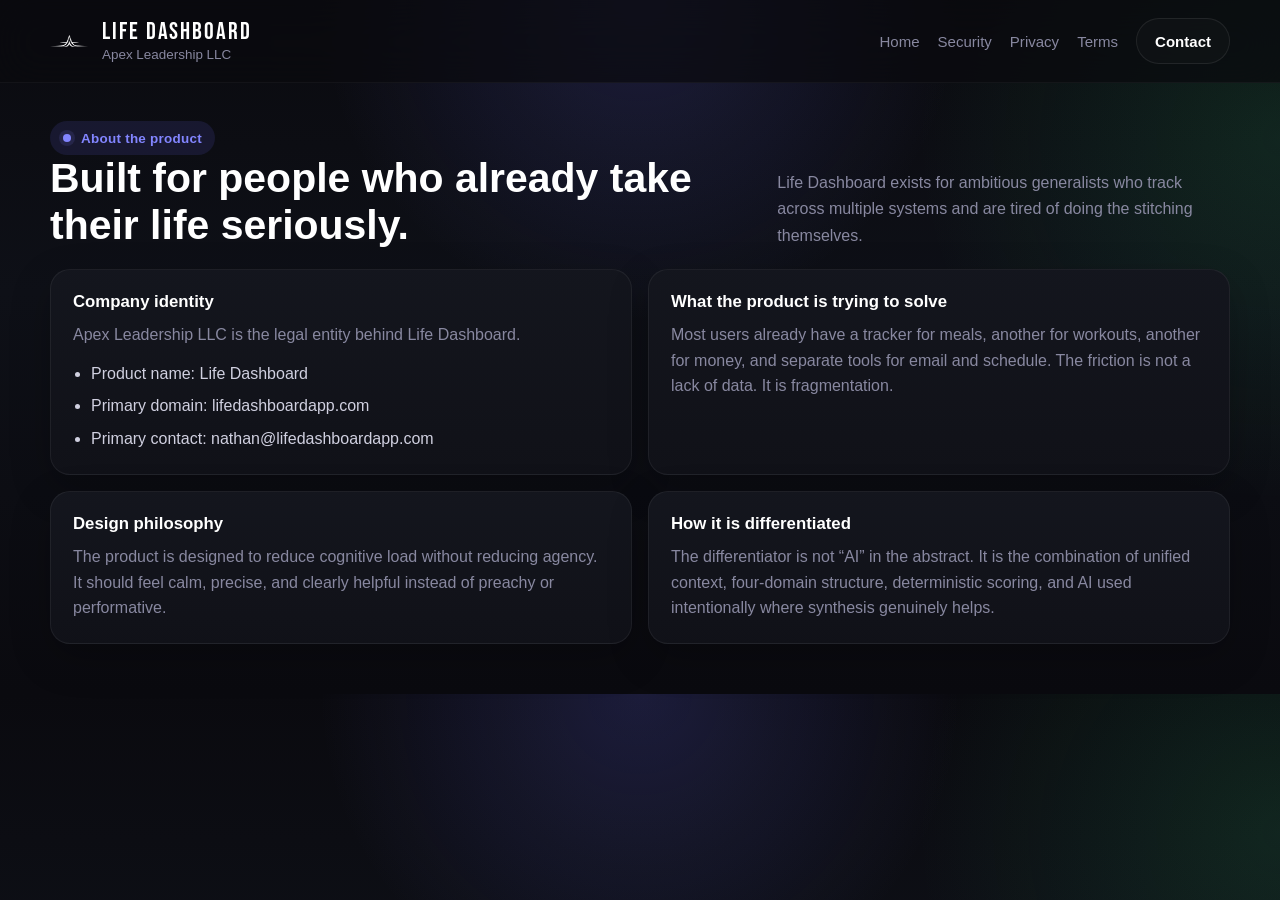
==== about.html @ 2c1bfcc1 "Build final public website" ====
<!DOCTYPE html>
<html lang="en">
<head>
  <meta charset="UTF-8" />
  <meta name="viewport" content="width=device-width, initial-scale=1.0" />
  <title>About | Life Dashboard</title>
  <meta name="description" content="About Life Dashboard and Apex Leadership LLC." />
  <meta name="theme-color" content="#0A0A0F" />
  <link rel="icon" href="/apex-logo.png" />
  <link rel="preconnect" href="https://fonts.googleapis.com">
  <link rel="preconnect" href="https://fonts.gstatic.com" crossorigin>
  <link href="https://fonts.googleapis.com/css2?family=Bebas+Neue&family=Rajdhani:wght@500;600;700&display=swap" rel="stylesheet">
  <link rel="stylesheet" href="/styles.css" />
</head>
<body>
  <header class="topbar">
    <div class="topbar-inner">
      <a class="brand" href="/">
        <img src="/apex-logo.png" alt="Life Dashboard logo" />
        <div class="brand-copy">
          <span class="brand-mark">Life Dashboard</span>
          <span class="brand-sub">Apex Leadership LLC</span>
        </div>
      </a>
      <nav class="nav-links" aria-label="Primary">
        <a href="/">Home</a>
        <a href="/security">Security</a>
        <a href="/privacy">Privacy</a>
        <a href="/terms">Terms</a>
        <a class="button secondary" href="/contact">Contact</a>
      </nav>
    </div>
  </header>

  <main class="legal-page">
    <div class="wrap">
      <div class="section-head">
        <div>
          <span class="eyebrow">About the product</span>
          <h2>Built for people who already take their life seriously.</h2>
        </div>
        <p>
          Life Dashboard exists for ambitious generalists who track across multiple systems and are tired of doing the
          stitching themselves.
        </p>
      </div>

      <div class="about-grid">
        <article class="about-card">
          <h3>Company identity</h3>
          <p>Apex Leadership LLC is the legal entity behind Life Dashboard.</p>
          <ul>
            <li>Product name: Life Dashboard</li>
            <li>Primary domain: lifedashboardapp.com</li>
            <li>Primary contact: nathan@lifedashboardapp.com</li>
          </ul>
        </article>

        <article class="about-card">
          <h3>What the product is trying to solve</h3>
          <p>
            Most users already have a tracker for meals, another for workouts, another for money, and separate tools for
            email and schedule. The friction is not a lack of data. It is fragmentation.
          </p>
        </article>

        <article class="about-card">
          <h3>Design philosophy</h3>
          <p>
            The product is designed to reduce cognitive load without reducing agency. It should feel calm, precise, and
            clearly helpful instead of preachy or performative.
          </p>
        </article>

        <article class="about-card">
          <h3>How it is differentiated</h3>
          <p>
            The differentiator is not “AI” in the abstract. It is the combination of unified context, four-domain structure,
            deterministic scoring, and AI used intentionally where synthesis genuinely helps.
          </p>
        </article>
      </div>
    </div>
  </main>
</body>
</html>
---- styles.css ----
:root {
  --bg: #0a0a0f;
  --surface: #13131a;
  --surface-2: #1c1c26;
  --surface-3: #242432;
  --surface-4: rgba(255, 255, 255, 0.04);
  --border: rgba(255, 255, 255, 0.08);
  --border-strong: rgba(130, 133, 255, 0.28);
  --accent: #6c6fff;
  --accent-2: #8285ff;
  --green: #34d87a;
  --amber: #f5a623;
  --danger: #ff4d4d;
  --text: #ffffff;
  --body: #d0d0e0;
  --muted: #8888a0;
  --subtle: #555570;
  --shadow: 0 28px 80px rgba(0, 0, 0, 0.38);
  --shadow-soft: 0 14px 40px rgba(0, 0, 0, 0.22);
  --radius-xl: 28px;
  --radius-lg: 20px;
  --radius-md: 14px;
  --radius-pill: 999px;
  --wrap: min(1180px, calc(100% - 32px));
}

*,
*::before,
*::after {
  box-sizing: border-box;
}

html {
  scroll-behavior: smooth;
}

body {
  margin: 0;
  background:
    radial-gradient(circle at top center, rgba(108, 111, 255, 0.18), transparent 34%),
    radial-gradient(circle at right 20%, rgba(52, 216, 122, 0.12), transparent 26%),
    linear-gradient(180deg, #0a0a0f 0%, #0e1017 42%, #0a0a0f 100%);
  color: var(--body);
  font-family: -apple-system, BlinkMacSystemFont, "SF Pro Display", "SF Pro Text", "Segoe UI", sans-serif;
  -webkit-font-smoothing: antialiased;
  -moz-osx-font-smoothing: grayscale;
}

a {
  color: inherit;
  text-decoration: none;
}

img {
  max-width: 100%;
  display: block;
}

.wrap {
  width: var(--wrap);
  margin: 0 auto;
}

.topbar {
  position: sticky;
  top: 0;
  z-index: 20;
  backdrop-filter: blur(20px);
  background: rgba(10, 10, 15, 0.72);
  border-bottom: 1px solid rgba(255, 255, 255, 0.04);
}

.topbar-inner {
  width: var(--wrap);
  margin: 0 auto;
  display: flex;
  align-items: center;
  justify-content: space-between;
  gap: 20px;
  padding: 18px 0;
}

.brand {
  display: inline-flex;
  align-items: center;
  gap: 14px;
  min-width: 0;
}

.brand img {
  width: 38px;
  height: 38px;
  object-fit: contain;
  border-radius: 10px;
}

.brand-copy {
  min-width: 0;
}

.brand-mark {
  display: block;
  color: var(--text);
  font-family: "Bebas Neue", "Rajdhani", sans-serif;
  font-size: 1.5rem;
  line-height: 1;
  letter-spacing: 0.08em;
}

.brand-sub {
  display: block;
  margin-top: 3px;
  color: var(--muted);
  font-size: 0.84rem;
}

.nav-links {
  display: flex;
  align-items: center;
  gap: 18px;
  flex-wrap: wrap;
}

.nav-links a {
  color: var(--muted);
  font-size: 0.94rem;
}

.nav-links a:hover,
.footer-links a:hover,
.legal-links a:hover {
  color: var(--text);
}

.button {
  display: inline-flex;
  align-items: center;
  justify-content: center;
  min-height: 46px;
  padding: 0 18px;
  border-radius: var(--radius-pill);
  border: 1px solid transparent;
  font-weight: 700;
  font-size: 0.95rem;
  transition: transform 180ms ease, border-color 180ms ease, background 180ms ease, color 180ms ease;
}

.button:hover {
  transform: translateY(-1px);
}

.button.primary {
  background: linear-gradient(135deg, var(--accent), var(--accent-2));
  color: #fff;
  box-shadow: 0 12px 30px rgba(108, 111, 255, 0.34);
}

.button.secondary {
  background: rgba(255, 255, 255, 0.02);
  border-color: var(--border);
  color: var(--text);
}

.button.ghost {
  color: var(--body);
  border-color: rgba(255, 255, 255, 0.05);
  background: rgba(255, 255, 255, 0.01);
}

.hero {
  padding: 52px 0 28px;
}

.hero-shell {
  display: grid;
  grid-template-columns: minmax(0, 1.02fr) minmax(360px, 0.98fr);
  gap: 26px;
  align-items: stretch;
}

.hero-copy,
.hero-visual,
.panel,
.pillar-card,
.trust-row,
.legal-shell,
.contact-card,
.security-card,
.about-card {
  border: 1px solid var(--border);
  background: linear-gradient(180deg, rgba(19, 19, 26, 0.95), rgba(14, 16, 23, 0.94));
  box-shadow: var(--shadow-soft);
}

.hero-copy,
.hero-visual {
  border-radius: var(--radius-xl);
}

.hero-copy {
  padding: 36px;
}

.eyebrow {
  display: inline-flex;
  align-items: center;
  gap: 10px;
  min-height: 34px;
  padding: 0 13px;
  border-radius: var(--radius-pill);
  background: rgba(108, 111, 255, 0.12);
  color: var(--accent-2);
  font-size: 0.84rem;
  font-weight: 700;
  letter-spacing: 0.02em;
}

.eyebrow::before {
  content: "";
  width: 8px;
  height: 8px;
  border-radius: 50%;
  background: var(--accent-2);
  box-shadow: 0 0 0 4px rgba(130, 133, 255, 0.12);
}

.hero h1,
.section-head h2,
.legal-shell h1,
.legal-shell h2,
.about-card h2,
.contact-card h2,
.security-card h2,
.faq-card h2 {
  margin: 0;
  color: var(--text);
  letter-spacing: 0;
}

.hero h1 {
  margin-top: 22px;
  max-width: 12ch;
  font-size: clamp(3rem, 5vw, 5.1rem);
  line-height: 0.95;
  font-weight: 800;
}

.hero-lede {
  margin-top: 20px;
  max-width: 62ch;
  font-size: 1.08rem;
  line-height: 1.7;
}

.hero-actions {
  display: flex;
  gap: 12px;
  flex-wrap: wrap;
  margin-top: 28px;
}

.hero-proof {
  display: flex;
  gap: 18px;
  flex-wrap: wrap;
  margin-top: 28px;
  padding-top: 18px;
  border-top: 1px solid rgba(255, 255, 255, 0.06);
}

.hero-proof span {
  display: inline-flex;
  align-items: center;
  gap: 10px;
  color: var(--muted);
  font-size: 0.92rem;
}

.hero-proof span::before {
  content: "";
  width: 8px;
  height: 8px;
  border-radius: 50%;
  background: var(--green);
}

.hero-visual {
  padding: 26px;
  position: relative;
  overflow: hidden;
}

.hero-visual::after {
  content: "";
  position: absolute;
  inset: auto -80px -120px auto;
  width: 320px;
  height: 320px;
  border-radius: 50%;
  background: radial-gradient(circle, rgba(108, 111, 255, 0.18), transparent 68%);
  pointer-events: none;
}

.window-bar {
  display: flex;
  align-items: center;
  gap: 8px;
  margin-bottom: 18px;
}

.window-bar span {
  width: 10px;
  height: 10px;
  border-radius: 50%;
  background: rgba(255, 255, 255, 0.15);
}

.window-bar span:nth-child(1) {
  background: rgba(255, 77, 77, 0.7);
}

.window-bar span:nth-child(2) {
  background: rgba(245, 166, 35, 0.7);
}

.window-bar span:nth-child(3) {
  background: rgba(52, 216, 122, 0.7);
}

.dashboard-frame {
  display: grid;
  gap: 14px;
}

.score-banner {
  display: grid;
  grid-template-columns: 1.2fr 0.8fr;
  gap: 14px;
}

.metric-card,
.mini-card,
.chat-card,
.integration-card,
.faq-card {
  border: 1px solid rgba(255, 255, 255, 0.06);
  border-radius: var(--radius-lg);
  background: linear-gradient(180deg, rgba(28, 28, 38, 0.96), rgba(22, 24, 32, 0.92));
}

.metric-card {
  padding: 18px;
}

.metric-card.primary {
  background: linear-gradient(135deg, rgba(108, 111, 255, 0.2), rgba(19, 19, 26, 0.95));
  border-color: var(--border-strong);
}

.metric-label,
.mini-label,
.chat-meta,
.integration-title,
.kicker {
  color: var(--muted);
  font-size: 0.8rem;
  text-transform: uppercase;
  letter-spacing: 0.08em;
}

.metric-value {
  margin-top: 12px;
  color: var(--text);
  font-size: 3rem;
  font-weight: 800;
  line-height: 1;
}

.metric-text {
  margin-top: 8px;
  color: var(--body);
  font-size: 0.95rem;
  line-height: 1.55;
}

.mini-grid,
.pillar-grid,
.cred-grid,
.control-grid,
.contact-grid,
.security-grid,
.about-grid,
.footer-grid {
  display: grid;
  gap: 16px;
}

.mini-grid {
  grid-template-columns: repeat(2, minmax(0, 1fr));
}

.mini-card {
  padding: 16px;
}

.mini-value {
  margin-top: 12px;
  color: var(--text);
  font-size: 1.55rem;
  font-weight: 800;
}

.mini-text {
  margin-top: 6px;
  color: var(--muted);
  font-size: 0.88rem;
  line-height: 1.45;
}

.chat-card {
  padding: 18px;
}

.chat-question,
.chat-answer {
  padding: 14px 16px;
  border-radius: 16px;
  font-size: 0.94rem;
  line-height: 1.55;
}

.chat-question {
  margin-top: 12px;
  background: rgba(255, 255, 255, 0.03);
  color: var(--text);
}

.chat-answer {
  margin-top: 10px;
  background: rgba(108, 111, 255, 0.12);
  color: var(--body);
  border: 1px solid rgba(130, 133, 255, 0.18);
}

.chat-answer strong {
  color: var(--text);
}

.integration-card {
  padding: 18px;
}

.integration-list {
  display: flex;
  flex-wrap: wrap;
  gap: 10px;
  margin-top: 14px;
}

.integration-chip,
.pill {
  display: inline-flex;
  align-items: center;
  min-height: 34px;
  padding: 0 12px;
  border-radius: var(--radius-pill);
  border: 1px solid rgba(255, 255, 255, 0.08);
  background: rgba(255, 255, 255, 0.02);
  color: var(--body);
  font-size: 0.88rem;
}

.section {
  padding: 18px 0;
}

.section-head {
  display: grid;
  grid-template-columns: minmax(0, 1fr) minmax(260px, 0.64fr);
  gap: 20px;
  align-items: end;
  margin-bottom: 20px;
}

.section-head h2 {
  font-size: clamp(2rem, 3.2vw, 3rem);
  font-weight: 800;
}

.section-head p {
  margin: 0;
  color: var(--muted);
  line-height: 1.65;
}

.panel {
  border-radius: var(--radius-xl);
  padding: 26px;
}

.trust-row {
  display: grid;
  grid-template-columns: repeat(4, minmax(0, 1fr));
  gap: 14px;
  border-radius: var(--radius-xl);
  padding: 18px;
}

.trust-item {
  padding: 18px;
  border-radius: var(--radius-lg);
  background: rgba(255, 255, 255, 0.02);
  border: 1px solid rgba(255, 255, 255, 0.05);
}

.trust-item strong,
.pillar-card h3,
.control-card h3,
.cred-card h3,
.security-point h3,
.contact-card h3,
.about-card h3,
.faq-card h3 {
  color: var(--text);
  font-size: 1.05rem;
  margin: 0;
}

.trust-item p,
.pillar-card p,
.control-card p,
.cred-card p,
.security-point p,
.contact-card p,
.about-card p,
.faq-card p {
  margin: 10px 0 0;
  color: var(--muted);
  line-height: 1.6;
}

.cred-grid {
  grid-template-columns: repeat(3, minmax(0, 1fr));
}

.cred-card,
.control-card,
.security-point,
.about-card,
.contact-card,
.faq-card {
  border-radius: var(--radius-lg);
  padding: 22px;
  border: 1px solid rgba(255, 255, 255, 0.06);
  background: linear-gradient(180deg, rgba(20, 22, 30, 0.98), rgba(17, 18, 25, 0.96));
}

.pillar-grid {
  grid-template-columns: repeat(2, minmax(0, 1fr));
}

.pillar-card {
  border-radius: var(--radius-xl);
  padding: 24px;
}

.pillar-card .kicker {
  display: inline-block;
  margin-bottom: 12px;
}

.pillar-card ul,
.legal-shell ul,
.contact-card ul,
.security-card ul,
.about-card ul {
  margin: 14px 0 0;
  padding-left: 18px;
  color: var(--body);
}

.pillar-card li,
.legal-shell li,
.contact-card li,
.security-card li,
.about-card li {
  margin-top: 8px;
  line-height: 1.55;
}

.deterministic-shell {
  display: grid;
  grid-template-columns: minmax(0, 1.05fr) minmax(260px, 0.95fr);
  gap: 16px;
}

.formula-card {
  display: grid;
  gap: 12px;
  align-content: start;
}

.formula-row {
  display: grid;
  grid-template-columns: minmax(100px, 0.32fr) 1fr;
  gap: 12px;
  padding: 14px 16px;
  border-radius: var(--radius-md);
  border: 1px solid rgba(255, 255, 255, 0.06);
  background: rgba(255, 255, 255, 0.02);
}

.formula-row strong {
  color: var(--text);
}

.formula-row span {
  color: var(--muted);
  line-height: 1.55;
}

.control-grid {
  grid-template-columns: repeat(3, minmax(0, 1fr));
}

.callout {
  margin-top: 14px;
  padding: 14px 16px;
  border-radius: var(--radius-md);
  background: rgba(52, 216, 122, 0.08);
  border: 1px solid rgba(52, 216, 122, 0.18);
  color: var(--body);
  line-height: 1.6;
}

.product-shot {
  display: grid;
  grid-template-columns: 1.08fr 0.92fr;
  gap: 16px;
}

.shot-stack {
  display: grid;
  gap: 16px;
}

.shot-card {
  border-radius: var(--radius-lg);
  padding: 18px;
  background: rgba(255, 255, 255, 0.02);
  border: 1px solid rgba(255, 255, 255, 0.06);
}

.score-strip {
  display: grid;
  grid-template-columns: repeat(4, minmax(0, 1fr));
  gap: 10px;
  margin-top: 14px;
}

.score-pill {
  padding: 12px 10px;
  border-radius: 16px;
  background: rgba(255, 255, 255, 0.03);
  border: 1px solid rgba(255, 255, 255, 0.05);
}

.score-pill strong {
  display: block;
  color: var(--text);
  font-size: 0.96rem;
}

.score-pill span {
  display: block;
  margin-top: 6px;
  color: var(--muted);
  font-size: 0.82rem;
}

.timeline {
  display: grid;
  gap: 10px;
  margin-top: 16px;
}

.timeline-item {
  display: grid;
  grid-template-columns: 76px 1fr;
  gap: 12px;
  align-items: start;
}

.timeline-time {
  color: var(--accent-2);
  font-size: 0.86rem;
  font-weight: 700;
}

.timeline-copy strong {
  display: block;
  color: var(--text);
  font-size: 0.95rem;
}

.timeline-copy span {
  display: block;
  margin-top: 4px;
  color: var(--muted);
  font-size: 0.88rem;
  line-height: 1.45;
}

.cta-panel {
  display: grid;
  grid-template-columns: minmax(0, 1fr) auto;
  gap: 16px;
  align-items: center;
}

.cta-panel p {
  margin: 12px 0 0;
}

.footer {
  padding: 28px 0 40px;
}

.footer-shell {
  display: grid;
  gap: 18px;
  border-top: 1px solid rgba(255, 255, 255, 0.06);
  padding-top: 26px;
}

.footer-grid {
  grid-template-columns: 1.2fr 0.8fr 0.8fr;
  align-items: start;
}

.footer-brand p {
  margin: 10px 0 0;
  max-width: 48ch;
  color: var(--muted);
  line-height: 1.6;
}

.footer-links,
.legal-links {
  display: flex;
  flex-wrap: wrap;
  gap: 14px;
  color: var(--muted);
}

.footer-note {
  color: var(--subtle);
  font-size: 0.9rem;
}

.legal-page {
  padding: 38px 0 50px;
}

.legal-shell {
  border-radius: var(--radius-xl);
  padding: 32px;
}

.legal-shell h1 {
  font-size: clamp(2.4rem, 4vw, 3.8rem);
  font-weight: 800;
}

.legal-shell h2 {
  margin-top: 28px;
  font-size: 1.15rem;
  font-weight: 700;
}

.legal-shell p {
  margin: 14px 0 0;
  line-height: 1.72;
}

.legal-meta {
  margin-top: 10px;
  color: var(--muted);
}

.legal-links {
  margin-top: 28px;
}

.contact-grid,
.security-grid,
.about-grid {
  grid-template-columns: repeat(2, minmax(0, 1fr));
}

.contact-card strong,
.security-card strong,
.about-card strong {
  color: var(--text);
}

.contact-list {
  display: grid;
  gap: 12px;
  margin-top: 16px;
}

.contact-row {
  padding: 14px 16px;
  border-radius: var(--radius-md);
  border: 1px solid rgba(255, 255, 255, 0.06);
  background: rgba(255, 255, 255, 0.02);
}

.contact-row span {
  display: block;
  color: var(--muted);
  font-size: 0.82rem;
  text-transform: uppercase;
  letter-spacing: 0.08em;
}

.contact-row strong,
.contact-row a {
  display: block;
  margin-top: 6px;
  color: var(--text);
  font-size: 1rem;
}

.faq-grid {
  display: grid;
  grid-template-columns: repeat(2, minmax(0, 1fr));
  gap: 16px;
}

.text-link {
  color: var(--accent-2);
}

@media (max-width: 1040px) {
  .hero-shell,
  .section-head,
  .product-shot,
  .deterministic-shell,
  .cta-panel,
  .footer-grid,
  .trust-row,
  .cred-grid,
  .pillar-grid,
  .control-grid,
  .contact-grid,
  .security-grid,
  .about-grid,
  .faq-grid {
    grid-template-columns: 1fr;
  }

  .hero h1 {
    max-width: none;
  }
}

@media (max-width: 760px) {
  .topbar-inner {
    align-items: flex-start;
    flex-direction: column;
  }

  .nav-links,
  .hero-actions {
    width: 100%;
  }

  .hero-copy,
  .hero-visual,
  .panel,
  .legal-shell {
    padding: 22px;
  }

  .score-banner,
  .mini-grid,
  .score-strip {
    grid-template-columns: 1fr;
  }

  .button {
    width: 100%;
  }

  .wrap {
    width: min(100% - 20px, 1180px);
  }
}
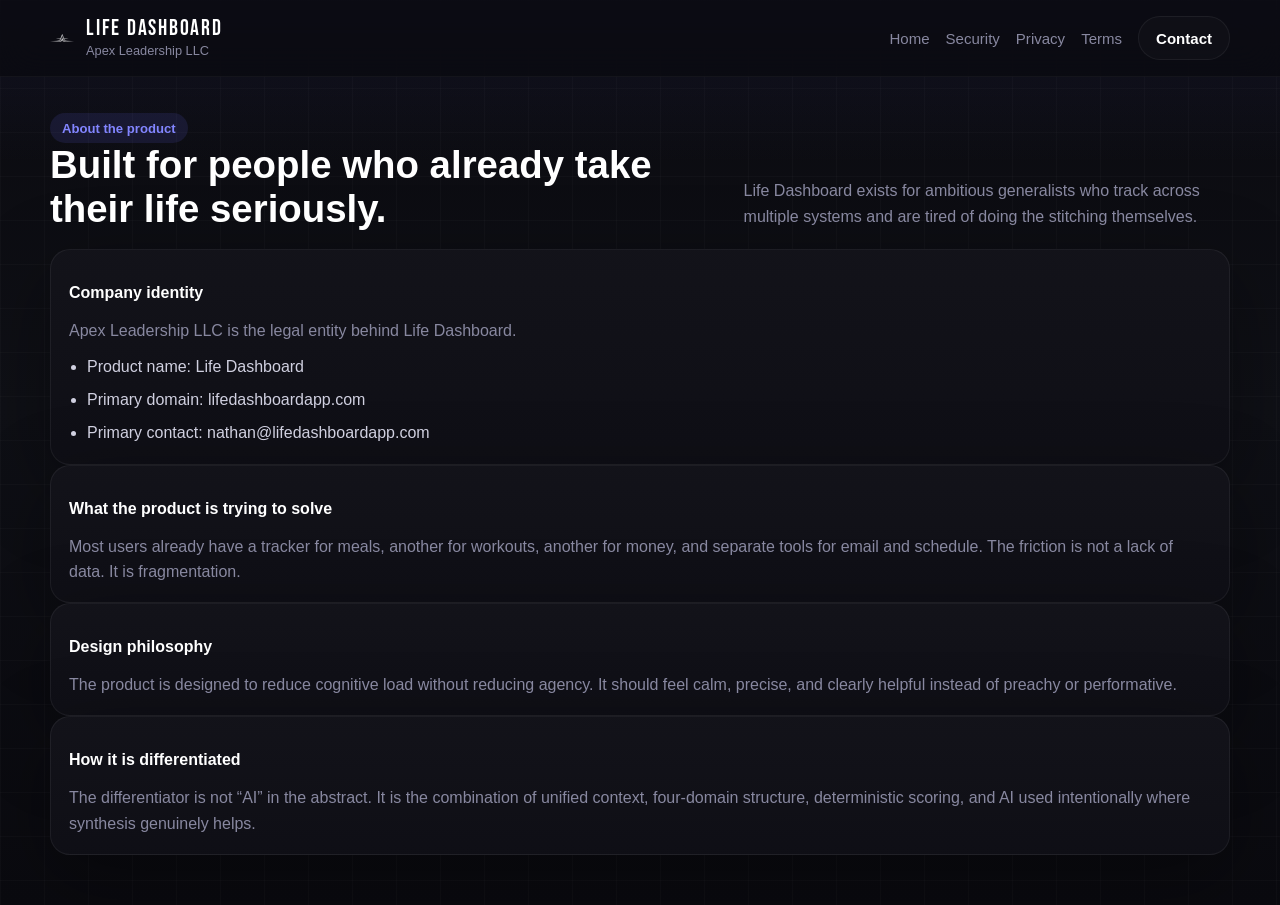
==== commit 3b7a580f: "Bust stale website asset caches" ====
--- a/about.html
+++ b/about.html
@@ -6,17 +6,17 @@
   <title>About | Life Dashboard</title>
   <meta name="description" content="About Life Dashboard and Apex Leadership LLC." />
   <meta name="theme-color" content="#0A0A0F" />
-  <link rel="icon" href="/apex-logo.png" />
+  <link rel="icon" href="/apex-logo.png?v=20260425" />
   <link rel="preconnect" href="https://fonts.googleapis.com">
   <link rel="preconnect" href="https://fonts.gstatic.com" crossorigin>
   <link href="https://fonts.googleapis.com/css2?family=Bebas+Neue&family=Rajdhani:wght@500;600;700&display=swap" rel="stylesheet">
-  <link rel="stylesheet" href="/styles.css" />
+  <link rel="stylesheet" href="/styles.css?v=20260425" />
 </head>
 <body>
   <header class="topbar">
     <div class="topbar-inner">
       <a class="brand" href="/">
-        <img src="/apex-logo.png" alt="Life Dashboard logo" />
+        <img src="/apex-logo.png?v=20260425" alt="Life Dashboard logo" />
         <div class="brand-copy">
           <span class="brand-mark">Life Dashboard</span>
           <span class="brand-sub">Apex Leadership LLC</span>
--- a/styles.css
+++ b/styles.css
@@ -1,26 +1,26 @@
 :root {
   --bg: #0a0a0f;
+  --bg-2: #0f1016;
   --surface: #13131a;
   --surface-2: #1c1c26;
   --surface-3: #242432;
-  --surface-4: rgba(255, 255, 255, 0.04);
-  --border: rgba(255, 255, 255, 0.08);
-  --border-strong: rgba(130, 133, 255, 0.28);
+  --border: rgba(255, 255, 255, 0.06);
+  --border-strong: rgba(108, 111, 255, 0.24);
   --accent: #6c6fff;
   --accent-2: #8285ff;
-  --green: #34d87a;
-  --amber: #f5a623;
-  --danger: #ff4d4d;
   --text: #ffffff;
   --body: #d0d0e0;
   --muted: #8888a0;
   --subtle: #555570;
-  --shadow: 0 28px 80px rgba(0, 0, 0, 0.38);
-  --shadow-soft: 0 14px 40px rgba(0, 0, 0, 0.22);
+  --green: #34d87a;
+  --amber: #f5a623;
+  --danger: #ff4d4d;
   --radius-xl: 28px;
   --radius-lg: 20px;
   --radius-md: 14px;
+  --radius-sm: 10px;
   --radius-pill: 999px;
+  --shadow: 0 24px 80px rgba(0, 0, 0, 0.35);
   --wrap: min(1180px, calc(100% - 32px));
 }
 
@@ -36,12 +36,14 @@
 
 body {
   margin: 0;
-  background:
-    radial-gradient(circle at top center, rgba(108, 111, 255, 0.18), transparent 34%),
-    radial-gradient(circle at right 20%, rgba(52, 216, 122, 0.12), transparent 26%),
-    linear-gradient(180deg, #0a0a0f 0%, #0e1017 42%, #0a0a0f 100%);
   color: var(--body);
   font-family: -apple-system, BlinkMacSystemFont, "SF Pro Display", "SF Pro Text", "Segoe UI", sans-serif;
+  background:
+    linear-gradient(180deg, rgba(108, 111, 255, 0.08), transparent 18%),
+    linear-gradient(90deg, rgba(255, 255, 255, 0.018) 1px, transparent 1px),
+    linear-gradient(180deg, rgba(255, 255, 255, 0.018) 1px, transparent 1px),
+    linear-gradient(180deg, var(--bg) 0%, var(--bg-2) 45%, var(--bg) 100%);
+  background-size: auto, 44px 44px, 44px 44px, auto;
   -webkit-font-smoothing: antialiased;
   -moz-osx-font-smoothing: grayscale;
 }
@@ -52,8 +54,8 @@
 }
 
 img {
+  display: block;
   max-width: 100%;
-  display: block;
 }
 
 .wrap {
@@ -64,64 +66,66 @@
 .topbar {
   position: sticky;
   top: 0;
-  z-index: 20;
-  backdrop-filter: blur(20px);
-  background: rgba(10, 10, 15, 0.72);
+  z-index: 50;
+  backdrop-filter: blur(18px);
+  background: rgba(10, 10, 15, 0.74);
   border-bottom: 1px solid rgba(255, 255, 255, 0.04);
 }
 
 .topbar-inner {
   width: var(--wrap);
   margin: 0 auto;
+  min-height: 76px;
   display: flex;
   align-items: center;
   justify-content: space-between;
   gap: 20px;
-  padding: 18px 0;
 }
 
 .brand {
   display: inline-flex;
   align-items: center;
-  gap: 14px;
+  gap: 12px;
   min-width: 0;
 }
 
 .brand img {
-  width: 38px;
-  height: 38px;
+  width: 24px;
+  height: 24px;
   object-fit: contain;
-  border-radius: 10px;
+  filter: brightness(1) saturate(0.5) hue-rotate(210deg);
 }
 
 .brand-copy {
-  min-width: 0;
+  display: grid;
+  gap: 2px;
 }
 
 .brand-mark {
-  display: block;
   color: var(--text);
   font-family: "Bebas Neue", "Rajdhani", sans-serif;
-  font-size: 1.5rem;
+  font-size: 1.38rem;
   line-height: 1;
   letter-spacing: 0.08em;
 }
 
 .brand-sub {
-  display: block;
-  margin-top: 3px;
-  color: var(--muted);
-  font-size: 0.84rem;
-}
-
-.nav-links {
+  color: var(--muted);
+  font-size: 0.8rem;
+}
+
+.nav-links,
+.footer-links,
+.legal-links {
   display: flex;
-  align-items: center;
-  gap: 18px;
   flex-wrap: wrap;
-}
-
-.nav-links a {
+  align-items: center;
+  gap: 16px;
+}
+
+.nav-links a,
+.footer-links a,
+.legal-links a {
   color: var(--muted);
   font-size: 0.94rem;
 }
@@ -136,13 +140,13 @@
   display: inline-flex;
   align-items: center;
   justify-content: center;
-  min-height: 46px;
-  padding: 0 18px;
+  min-height: 44px;
+  padding: 0 17px;
   border-radius: var(--radius-pill);
   border: 1px solid transparent;
+  font-size: 0.92rem;
   font-weight: 700;
-  font-size: 0.95rem;
-  transition: transform 180ms ease, border-color 180ms ease, background 180ms ease, color 180ms ease;
+  transition: transform 160ms ease, border-color 160ms ease, background 160ms ease;
 }
 
 .button:hover {
@@ -152,574 +156,520 @@
 .button.primary {
   background: linear-gradient(135deg, var(--accent), var(--accent-2));
   color: #fff;
-  box-shadow: 0 12px 30px rgba(108, 111, 255, 0.34);
+  box-shadow: 0 10px 26px rgba(108, 111, 255, 0.26);
 }
 
 .button.secondary {
+  border-color: var(--border);
+  color: var(--text);
   background: rgba(255, 255, 255, 0.02);
-  border-color: var(--border);
-  color: var(--text);
-}
-
-.button.ghost {
-  color: var(--body);
-  border-color: rgba(255, 255, 255, 0.05);
-  background: rgba(255, 255, 255, 0.01);
-}
-
-.hero {
-  padding: 52px 0 28px;
-}
-
-.hero-shell {
-  display: grid;
-  grid-template-columns: minmax(0, 1.02fr) minmax(360px, 0.98fr);
-  gap: 26px;
-  align-items: stretch;
-}
-
-.hero-copy,
-.hero-visual,
-.panel,
-.pillar-card,
-.trust-row,
-.legal-shell,
-.contact-card,
-.security-card,
-.about-card {
-  border: 1px solid var(--border);
-  background: linear-gradient(180deg, rgba(19, 19, 26, 0.95), rgba(14, 16, 23, 0.94));
-  box-shadow: var(--shadow-soft);
-}
-
-.hero-copy,
-.hero-visual {
-  border-radius: var(--radius-xl);
-}
-
-.hero-copy {
-  padding: 36px;
 }
 
 .eyebrow {
   display: inline-flex;
   align-items: center;
-  gap: 10px;
-  min-height: 34px;
-  padding: 0 13px;
+  min-height: 30px;
+  padding: 0 12px;
   border-radius: var(--radius-pill);
   background: rgba(108, 111, 255, 0.12);
   color: var(--accent-2);
-  font-size: 0.84rem;
+  font-size: 0.82rem;
   font-weight: 700;
-  letter-spacing: 0.02em;
-}
-
-.eyebrow::before {
-  content: "";
-  width: 8px;
-  height: 8px;
-  border-radius: 50%;
-  background: var(--accent-2);
-  box-shadow: 0 0 0 4px rgba(130, 133, 255, 0.12);
+}
+
+.hero {
+  padding: 48px 0 24px;
+}
+
+.hero-shell {
+  display: grid;
+  grid-template-columns: minmax(0, 0.92fr) minmax(420px, 1.08fr);
+  gap: 24px;
+  align-items: stretch;
+}
+
+.hero-copy,
+.hero-stage,
+.panel,
+.legal-shell,
+.about-card,
+.contact-card,
+.security-card,
+.faq-card {
+  border: 1px solid var(--border);
+  background: linear-gradient(180deg, rgba(19, 19, 26, 0.98), rgba(15, 15, 22, 0.98));
+  box-shadow: var(--shadow);
+}
+
+.hero-copy,
+.hero-stage,
+.panel {
+  border-radius: var(--radius-xl);
+}
+
+.hero-copy {
+  padding: 36px;
 }
 
 .hero h1,
 .section-head h2,
 .legal-shell h1,
-.legal-shell h2,
-.about-card h2,
-.contact-card h2,
-.security-card h2,
-.faq-card h2 {
+.legal-shell h2 {
   margin: 0;
   color: var(--text);
-  letter-spacing: 0;
 }
 
 .hero h1 {
-  margin-top: 22px;
+  margin-top: 18px;
   max-width: 12ch;
-  font-size: clamp(3rem, 5vw, 5.1rem);
+  font-size: clamp(2.9rem, 5vw, 4.9rem);
   line-height: 0.95;
   font-weight: 800;
 }
 
 .hero-lede {
-  margin-top: 20px;
-  max-width: 62ch;
-  font-size: 1.08rem;
-  line-height: 1.7;
+  margin-top: 18px;
+  max-width: 60ch;
+  font-size: 1.04rem;
+  line-height: 1.72;
 }
 
 .hero-actions {
   display: flex;
   gap: 12px;
   flex-wrap: wrap;
-  margin-top: 28px;
-}
-
-.hero-proof {
+  margin-top: 24px;
+}
+
+.hero-points {
+  display: grid;
+  gap: 12px;
+  margin-top: 24px;
+}
+
+.hero-point {
+  display: grid;
+  grid-template-columns: 24px 1fr;
+  gap: 12px;
+}
+
+.hero-point svg {
+  width: 20px;
+  height: 20px;
+  stroke: var(--accent-2);
+  margin-top: 3px;
+}
+
+.hero-point strong {
+  display: block;
+  color: var(--text);
+  font-size: 0.95rem;
+}
+
+.hero-point span {
+  display: block;
+  margin-top: 4px;
+  color: var(--muted);
+  line-height: 1.55;
+}
+
+.hero-stage {
+  padding: 18px;
+  overflow: hidden;
+}
+
+.stage-top {
   display: flex;
-  gap: 18px;
+  align-items: center;
+  justify-content: space-between;
+  gap: 16px;
+  margin-bottom: 16px;
+}
+
+.stage-label {
+  color: var(--muted);
+  font-size: 0.82rem;
+  text-transform: uppercase;
+  letter-spacing: 0.08em;
+}
+
+.stage-status {
+  display: inline-flex;
+  align-items: center;
+  gap: 8px;
+  min-height: 30px;
+  padding: 0 12px;
+  border-radius: var(--radius-pill);
+  border: 1px solid rgba(52, 216, 122, 0.18);
+  background: rgba(52, 216, 122, 0.08);
+  color: var(--green);
+  font-size: 0.82rem;
+  font-weight: 700;
+}
+
+.stage-tabs {
+  display: flex;
+  gap: 10px;
   flex-wrap: wrap;
-  margin-top: 28px;
-  padding-top: 18px;
-  border-top: 1px solid rgba(255, 255, 255, 0.06);
-}
-
-.hero-proof span {
+}
+
+.stage-tab {
   display: inline-flex;
   align-items: center;
-  gap: 10px;
-  color: var(--muted);
-  font-size: 0.92rem;
-}
-
-.hero-proof span::before {
-  content: "";
-  width: 8px;
-  height: 8px;
-  border-radius: 50%;
-  background: var(--green);
-}
-
-.hero-visual {
-  padding: 26px;
-  position: relative;
-  overflow: hidden;
-}
-
-.hero-visual::after {
-  content: "";
-  position: absolute;
-  inset: auto -80px -120px auto;
-  width: 320px;
-  height: 320px;
-  border-radius: 50%;
-  background: radial-gradient(circle, rgba(108, 111, 255, 0.18), transparent 68%);
-  pointer-events: none;
-}
-
-.window-bar {
-  display: flex;
-  align-items: center;
   gap: 8px;
-  margin-bottom: 18px;
-}
-
-.window-bar span {
-  width: 10px;
-  height: 10px;
-  border-radius: 50%;
-  background: rgba(255, 255, 255, 0.15);
-}
-
-.window-bar span:nth-child(1) {
-  background: rgba(255, 77, 77, 0.7);
-}
-
-.window-bar span:nth-child(2) {
-  background: rgba(245, 166, 35, 0.7);
-}
-
-.window-bar span:nth-child(3) {
-  background: rgba(52, 216, 122, 0.7);
-}
-
-.dashboard-frame {
-  display: grid;
+  min-height: 38px;
+  padding: 0 12px;
+  border-radius: 12px;
+  border: 1px solid var(--border);
+  background: rgba(255, 255, 255, 0.02);
+  color: var(--muted);
+  cursor: pointer;
+  transition: border-color 160ms ease, background 160ms ease, color 160ms ease, transform 160ms ease;
+}
+
+.stage-tab:hover,
+.stage-tab[aria-selected="true"] {
+  transform: translateY(-1px);
+  color: var(--text);
+  border-color: var(--border-strong);
+  background: rgba(108, 111, 255, 0.12);
+}
+
+.stage-tab svg {
+  width: 16px;
+  height: 16px;
+  stroke: currentColor;
+}
+
+.stage-grid {
+  display: grid;
+  grid-template-columns: minmax(0, 1.05fr) minmax(220px, 0.95fr);
   gap: 14px;
-}
-
-.score-banner {
-  display: grid;
-  grid-template-columns: 1.2fr 0.8fr;
-  gap: 14px;
-}
-
-.metric-card,
-.mini-card,
-.chat-card,
-.integration-card,
-.faq-card {
+  margin-top: 16px;
+}
+
+.stage-card,
+.stat-card,
+.detail-card,
+.signal-card,
+.proof-card,
+.score-card,
+.cta-panel {
   border: 1px solid rgba(255, 255, 255, 0.06);
   border-radius: var(--radius-lg);
-  background: linear-gradient(180deg, rgba(28, 28, 38, 0.96), rgba(22, 24, 32, 0.92));
-}
-
-.metric-card {
-  padding: 18px;
-}
-
-.metric-card.primary {
-  background: linear-gradient(135deg, rgba(108, 111, 255, 0.2), rgba(19, 19, 26, 0.95));
+  background: linear-gradient(180deg, rgba(28, 28, 38, 0.96), rgba(18, 18, 27, 0.96));
+}
+
+.stage-card {
+  padding: 16px;
+}
+
+.stage-card.primary {
+  background: linear-gradient(180deg, rgba(108, 111, 255, 0.16), rgba(22, 22, 32, 0.96));
   border-color: var(--border-strong);
 }
 
-.metric-label,
-.mini-label,
-.chat-meta,
-.integration-title,
-.kicker {
+.stage-card-head {
+  display: flex;
+  align-items: flex-start;
+  justify-content: space-between;
+  gap: 12px;
+}
+
+.stage-card-kicker,
+.panel-kicker,
+.legal-meta,
+.footer-overline {
   color: var(--muted);
   font-size: 0.8rem;
   text-transform: uppercase;
   letter-spacing: 0.08em;
 }
 
-.metric-value {
-  margin-top: 12px;
-  color: var(--text);
-  font-size: 3rem;
+.stage-card-title {
+  margin-top: 10px;
+  color: var(--text);
+  font-size: 1.38rem;
   font-weight: 800;
-  line-height: 1;
-}
-
-.metric-text {
+}
+
+.stage-card-copy {
   margin-top: 8px;
   color: var(--body);
-  font-size: 0.95rem;
-  line-height: 1.55;
-}
-
-.mini-grid,
-.pillar-grid,
-.cred-grid,
-.control-grid,
-.contact-grid,
-.security-grid,
-.about-grid,
-.footer-grid {
-  display: grid;
-  gap: 16px;
-}
-
-.mini-grid {
-  grid-template-columns: repeat(2, minmax(0, 1fr));
-}
-
-.mini-card {
-  padding: 16px;
-}
-
-.mini-value {
+  line-height: 1.6;
+  font-size: 0.94rem;
+}
+
+.overall-number {
+  color: var(--text);
+  font-size: 3rem;
+  line-height: 1;
+  font-weight: 800;
+}
+
+.bar-group {
+  display: grid;
+  gap: 10px;
+  margin-top: 16px;
+}
+
+.bar-row {
+  display: grid;
+  grid-template-columns: 86px 1fr 34px;
+  gap: 10px;
+  align-items: center;
+}
+
+.bar-row strong {
+  color: var(--text);
+  font-size: 0.84rem;
+  letter-spacing: 0.02em;
+}
+
+.bar-track {
+  height: 8px;
+  border-radius: var(--radius-pill);
+  background: var(--surface-3);
+  overflow: hidden;
+}
+
+.bar-fill {
+  display: block;
+  height: 100%;
+  width: 0;
+  border-radius: inherit;
+  background: linear-gradient(90deg, var(--accent), var(--accent-2));
+  transition: width 620ms cubic-bezier(.2,.9,.2,1);
+}
+
+.bar-value {
+  color: var(--muted);
+  font-size: 0.82rem;
+  text-align: right;
+}
+
+.stage-side {
+  display: grid;
+  gap: 12px;
+}
+
+.stat-card,
+.detail-card,
+.signal-card {
+  padding: 14px;
+}
+
+.stat-card strong,
+.detail-card strong,
+.signal-card strong,
+.proof-card h3,
+.about-card h3,
+.contact-card h3,
+.security-card h3,
+.faq-card h3 {
+  color: var(--text);
+  font-size: 1rem;
+}
+
+.stat-number {
+  display: block;
+  margin-top: 10px;
+  color: var(--text);
+  font-size: 1.6rem;
+  font-weight: 800;
+}
+
+.stat-caption,
+.detail-card p,
+.signal-card p,
+.proof-card p,
+.about-card p,
+.contact-card p,
+.security-card p,
+.faq-card p,
+.legal-shell p {
+  margin: 8px 0 0;
+  color: var(--muted);
+  line-height: 1.58;
+}
+
+.signal-stack {
+  display: grid;
+  gap: 10px;
   margin-top: 12px;
-  color: var(--text);
-  font-size: 1.55rem;
-  font-weight: 800;
-}
-
-.mini-text {
-  margin-top: 6px;
-  color: var(--muted);
-  font-size: 0.88rem;
-  line-height: 1.45;
-}
-
-.chat-card {
-  padding: 18px;
-}
-
-.chat-question,
-.chat-answer {
-  padding: 14px 16px;
-  border-radius: 16px;
-  font-size: 0.94rem;
-  line-height: 1.55;
-}
-
-.chat-question {
-  margin-top: 12px;
-  background: rgba(255, 255, 255, 0.03);
-  color: var(--text);
-}
-
-.chat-answer {
-  margin-top: 10px;
-  background: rgba(108, 111, 255, 0.12);
-  color: var(--body);
-  border: 1px solid rgba(130, 133, 255, 0.18);
-}
-
-.chat-answer strong {
-  color: var(--text);
-}
-
-.integration-card {
-  padding: 18px;
-}
-
-.integration-list {
+}
+
+.signal-row {
+  display: grid;
+  grid-template-columns: 76px 1fr;
+  gap: 10px;
+}
+
+.signal-row strong {
+  color: var(--accent-2);
+  font-size: 0.78rem;
+  text-transform: uppercase;
+  letter-spacing: 0.08em;
+}
+
+.signal-row span {
+  color: var(--muted);
+  font-size: 0.86rem;
+  line-height: 1.5;
+}
+
+.proof-band {
+  overflow: hidden;
+  border-top: 1px solid rgba(255, 255, 255, 0.04);
+  border-bottom: 1px solid rgba(255, 255, 255, 0.04);
+  background: rgba(255, 255, 255, 0.015);
+}
+
+.proof-track {
   display: flex;
-  flex-wrap: wrap;
+  gap: 12px;
+  padding: 14px 0;
+  min-width: max-content;
+  animation: ticker 32s linear infinite;
+}
+
+.proof-pill {
+  display: inline-flex;
+  align-items: center;
   gap: 10px;
-  margin-top: 14px;
-}
-
-.integration-chip,
-.pill {
-  display: inline-flex;
-  align-items: center;
-  min-height: 34px;
-  padding: 0 12px;
+  min-height: 38px;
+  padding: 0 14px;
   border-radius: var(--radius-pill);
-  border: 1px solid rgba(255, 255, 255, 0.08);
+  border: 1px solid rgba(255, 255, 255, 0.06);
   background: rgba(255, 255, 255, 0.02);
   color: var(--body);
-  font-size: 0.88rem;
+  white-space: nowrap;
+  font-size: 0.9rem;
+}
+
+.proof-pill svg {
+  width: 16px;
+  height: 16px;
+  stroke: var(--accent-2);
+}
+
+@keyframes ticker {
+  from { transform: translateX(0); }
+  to { transform: translateX(-33%); }
 }
 
 .section {
-  padding: 18px 0;
+  padding: 24px 0;
 }
 
 .section-head {
   display: grid;
-  grid-template-columns: minmax(0, 1fr) minmax(260px, 0.64fr);
-  gap: 20px;
+  grid-template-columns: minmax(0, 1fr) minmax(260px, 0.72fr);
+  gap: 18px;
   align-items: end;
-  margin-bottom: 20px;
+  margin-bottom: 18px;
 }
 
 .section-head h2 {
-  font-size: clamp(2rem, 3.2vw, 3rem);
+  font-size: clamp(2rem, 3vw, 2.9rem);
   font-weight: 800;
 }
 
 .section-head p {
   margin: 0;
   color: var(--muted);
-  line-height: 1.65;
+  line-height: 1.66;
 }
 
 .panel {
-  border-radius: var(--radius-xl);
-  padding: 26px;
-}
-
-.trust-row {
-  display: grid;
+  padding: 22px;
+}
+
+.three-col,
+.four-col,
+.two-col,
+.footer-grid,
+.faq-grid {
+  display: grid;
+  gap: 14px;
+}
+
+.two-col {
+  grid-template-columns: repeat(2, minmax(0, 1fr));
+}
+
+.three-col {
+  grid-template-columns: repeat(3, minmax(0, 1fr));
+}
+
+.four-col {
   grid-template-columns: repeat(4, minmax(0, 1fr));
-  gap: 14px;
-  border-radius: var(--radius-xl);
-  padding: 18px;
-}
-
-.trust-item {
+}
+
+.proof-card,
+.about-card,
+.contact-card,
+.security-card,
+.faq-card {
   padding: 18px;
   border-radius: var(--radius-lg);
-  background: rgba(255, 255, 255, 0.02);
-  border: 1px solid rgba(255, 255, 255, 0.05);
-}
-
-.trust-item strong,
-.pillar-card h3,
-.control-card h3,
-.cred-card h3,
-.security-point h3,
-.contact-card h3,
-.about-card h3,
-.faq-card h3 {
-  color: var(--text);
-  font-size: 1.05rem;
-  margin: 0;
-}
-
-.trust-item p,
-.pillar-card p,
-.control-card p,
-.cred-card p,
-.security-point p,
-.contact-card p,
-.about-card p,
-.faq-card p {
-  margin: 10px 0 0;
-  color: var(--muted);
-  line-height: 1.6;
-}
-
-.cred-grid {
-  grid-template-columns: repeat(3, minmax(0, 1fr));
-}
-
-.cred-card,
-.control-card,
-.security-point,
-.about-card,
-.contact-card,
-.faq-card {
-  border-radius: var(--radius-lg);
-  padding: 22px;
-  border: 1px solid rgba(255, 255, 255, 0.06);
-  background: linear-gradient(180deg, rgba(20, 22, 30, 0.98), rgba(17, 18, 25, 0.96));
-}
-
-.pillar-grid {
-  grid-template-columns: repeat(2, minmax(0, 1fr));
-}
-
-.pillar-card {
-  border-radius: var(--radius-xl);
-  padding: 24px;
-}
-
-.pillar-card .kicker {
-  display: inline-block;
-  margin-bottom: 12px;
-}
-
-.pillar-card ul,
-.legal-shell ul,
-.contact-card ul,
-.security-card ul,
-.about-card ul {
-  margin: 14px 0 0;
-  padding-left: 18px;
-  color: var(--body);
-}
-
-.pillar-card li,
-.legal-shell li,
-.contact-card li,
-.security-card li,
-.about-card li {
-  margin-top: 8px;
-  line-height: 1.55;
-}
-
-.deterministic-shell {
-  display: grid;
-  grid-template-columns: minmax(0, 1.05fr) minmax(260px, 0.95fr);
-  gap: 16px;
-}
-
-.formula-card {
-  display: grid;
-  gap: 12px;
-  align-content: start;
-}
-
-.formula-row {
-  display: grid;
-  grid-template-columns: minmax(100px, 0.32fr) 1fr;
-  gap: 12px;
-  padding: 14px 16px;
-  border-radius: var(--radius-md);
-  border: 1px solid rgba(255, 255, 255, 0.06);
-  background: rgba(255, 255, 255, 0.02);
-}
-
-.formula-row strong {
-  color: var(--text);
-}
-
-.formula-row span {
-  color: var(--muted);
-  line-height: 1.55;
-}
-
-.control-grid {
-  grid-template-columns: repeat(3, minmax(0, 1fr));
+}
+
+.icon-head {
+  display: inline-flex;
+  align-items: center;
+  justify-content: center;
+  width: 42px;
+  height: 42px;
+  border-radius: 14px;
+  background: rgba(108, 111, 255, 0.14);
+  margin-bottom: 14px;
+}
+
+.icon-head svg {
+  width: 18px;
+  height: 18px;
+  stroke: var(--accent-2);
+}
+
+.metric-stat {
+  display: block;
+  margin-top: 14px;
+  color: var(--text);
+  font-size: 1.62rem;
+  font-weight: 800;
+}
+
+.metric-hint {
+  display: block;
+  margin-top: 6px;
+  color: var(--muted);
+  font-size: 0.84rem;
 }
 
 .callout {
   margin-top: 14px;
   padding: 14px 16px;
   border-radius: var(--radius-md);
-  background: rgba(52, 216, 122, 0.08);
-  border: 1px solid rgba(52, 216, 122, 0.18);
+  border: 1px solid rgba(108, 111, 255, 0.18);
+  background: rgba(108, 111, 255, 0.08);
   color: var(--body);
   line-height: 1.6;
 }
 
-.product-shot {
-  display: grid;
-  grid-template-columns: 1.08fr 0.92fr;
-  gap: 16px;
-}
-
-.shot-stack {
-  display: grid;
-  gap: 16px;
-}
-
-.shot-card {
-  border-radius: var(--radius-lg);
-  padding: 18px;
-  background: rgba(255, 255, 255, 0.02);
-  border: 1px solid rgba(255, 255, 255, 0.06);
-}
-
-.score-strip {
-  display: grid;
-  grid-template-columns: repeat(4, minmax(0, 1fr));
-  gap: 10px;
-  margin-top: 14px;
-}
-
-.score-pill {
-  padding: 12px 10px;
-  border-radius: 16px;
-  background: rgba(255, 255, 255, 0.03);
-  border: 1px solid rgba(255, 255, 255, 0.05);
-}
-
-.score-pill strong {
-  display: block;
-  color: var(--text);
-  font-size: 0.96rem;
-}
-
-.score-pill span {
-  display: block;
-  margin-top: 6px;
-  color: var(--muted);
-  font-size: 0.82rem;
-}
-
-.timeline {
-  display: grid;
-  gap: 10px;
-  margin-top: 16px;
-}
-
-.timeline-item {
-  display: grid;
-  grid-template-columns: 76px 1fr;
-  gap: 12px;
-  align-items: start;
-}
-
-.timeline-time {
-  color: var(--accent-2);
-  font-size: 0.86rem;
-  font-weight: 700;
-}
-
-.timeline-copy strong {
-  display: block;
-  color: var(--text);
-  font-size: 0.95rem;
-}
-
-.timeline-copy span {
-  display: block;
-  margin-top: 4px;
-  color: var(--muted);
-  font-size: 0.88rem;
-  line-height: 1.45;
-}
-
 .cta-panel {
   display: grid;
   grid-template-columns: minmax(0, 1fr) auto;
   gap: 16px;
   align-items: center;
-}
-
-.cta-panel p {
-  margin: 12px 0 0;
+  padding: 22px;
+}
+
+.cta-panel h2 {
+  margin: 10px 0 0;
+  color: var(--text);
+  font-size: 2rem;
+  font-weight: 800;
 }
 
 .footer {
@@ -729,28 +679,19 @@
 .footer-shell {
   display: grid;
   gap: 18px;
+  padding-top: 22px;
   border-top: 1px solid rgba(255, 255, 255, 0.06);
-  padding-top: 26px;
 }
 
 .footer-grid {
   grid-template-columns: 1.2fr 0.8fr 0.8fr;
-  align-items: start;
 }
 
 .footer-brand p {
-  margin: 10px 0 0;
+  margin: 8px 0 0;
   max-width: 48ch;
   color: var(--muted);
   line-height: 1.6;
-}
-
-.footer-links,
-.legal-links {
-  display: flex;
-  flex-wrap: wrap;
-  gap: 14px;
-  color: var(--muted);
 }
 
 .footer-note {
@@ -759,28 +700,23 @@
 }
 
 .legal-page {
-  padding: 38px 0 50px;
+  padding: 36px 0 50px;
 }
 
 .legal-shell {
   border-radius: var(--radius-xl);
-  padding: 32px;
+  padding: 30px;
 }
 
 .legal-shell h1 {
-  font-size: clamp(2.4rem, 4vw, 3.8rem);
+  font-size: clamp(2.2rem, 4vw, 3.6rem);
   font-weight: 800;
 }
 
 .legal-shell h2 {
   margin-top: 28px;
-  font-size: 1.15rem;
+  font-size: 1.12rem;
   font-weight: 700;
-}
-
-.legal-shell p {
-  margin: 14px 0 0;
-  line-height: 1.72;
 }
 
 .legal-meta {
@@ -788,20 +724,21 @@
   color: var(--muted);
 }
 
-.legal-links {
-  margin-top: 28px;
-}
-
-.contact-grid,
-.security-grid,
-.about-grid {
-  grid-template-columns: repeat(2, minmax(0, 1fr));
-}
-
-.contact-card strong,
-.security-card strong,
-.about-card strong {
-  color: var(--text);
+.legal-shell ul,
+.about-card ul,
+.contact-card ul,
+.security-card ul {
+  margin: 12px 0 0;
+  padding-left: 18px;
+  color: var(--body);
+}
+
+.legal-shell li,
+.about-card li,
+.contact-card li,
+.security-card li {
+  margin-top: 8px;
+  line-height: 1.55;
 }
 
 .contact-list {
@@ -811,16 +748,16 @@
 }
 
 .contact-row {
-  padding: 14px 16px;
+  padding: 14px;
   border-radius: var(--radius-md);
-  border: 1px solid rgba(255, 255, 255, 0.06);
   background: rgba(255, 255, 255, 0.02);
+  border: 1px solid rgba(255, 255, 255, 0.05);
 }
 
 .contact-row span {
   display: block;
   color: var(--muted);
-  font-size: 0.82rem;
+  font-size: 0.78rem;
   text-transform: uppercase;
   letter-spacing: 0.08em;
 }
@@ -830,33 +767,25 @@
   display: block;
   margin-top: 6px;
   color: var(--text);
-  font-size: 1rem;
 }
 
 .faq-grid {
-  display: grid;
   grid-template-columns: repeat(2, minmax(0, 1fr));
-  gap: 16px;
 }
 
 .text-link {
   color: var(--accent-2);
 }
 
-@media (max-width: 1040px) {
+@media (max-width: 1080px) {
   .hero-shell,
   .section-head,
-  .product-shot,
-  .deterministic-shell,
+  .stage-grid,
+  .two-col,
+  .three-col,
+  .four-col,
   .cta-panel,
   .footer-grid,
-  .trust-row,
-  .cred-grid,
-  .pillar-grid,
-  .control-grid,
-  .contact-grid,
-  .security-grid,
-  .about-grid,
   .faq-grid {
     grid-template-columns: 1fr;
   }
@@ -867,9 +796,16 @@
 }
 
 @media (max-width: 760px) {
+  .wrap {
+    width: min(100% - 20px, 1180px);
+  }
+
   .topbar-inner {
+    min-height: 72px;
     align-items: flex-start;
+    justify-content: flex-start;
     flex-direction: column;
+    padding: 14px 0;
   }
 
   .nav-links,
@@ -878,23 +814,23 @@
   }
 
   .hero-copy,
-  .hero-visual,
+  .hero-stage,
   .panel,
   .legal-shell {
-    padding: 22px;
+    padding: 20px;
   }
 
-  .score-banner,
-  .mini-grid,
-  .score-strip {
+  .bar-row {
     grid-template-columns: 1fr;
+    gap: 6px;
+  }
+
+  .signal-row {
+    grid-template-columns: 1fr;
+    gap: 6px;
   }
 
   .button {
     width: 100%;
   }
-
-  .wrap {
-    width: min(100% - 20px, 1180px);
-  }
-}
+}
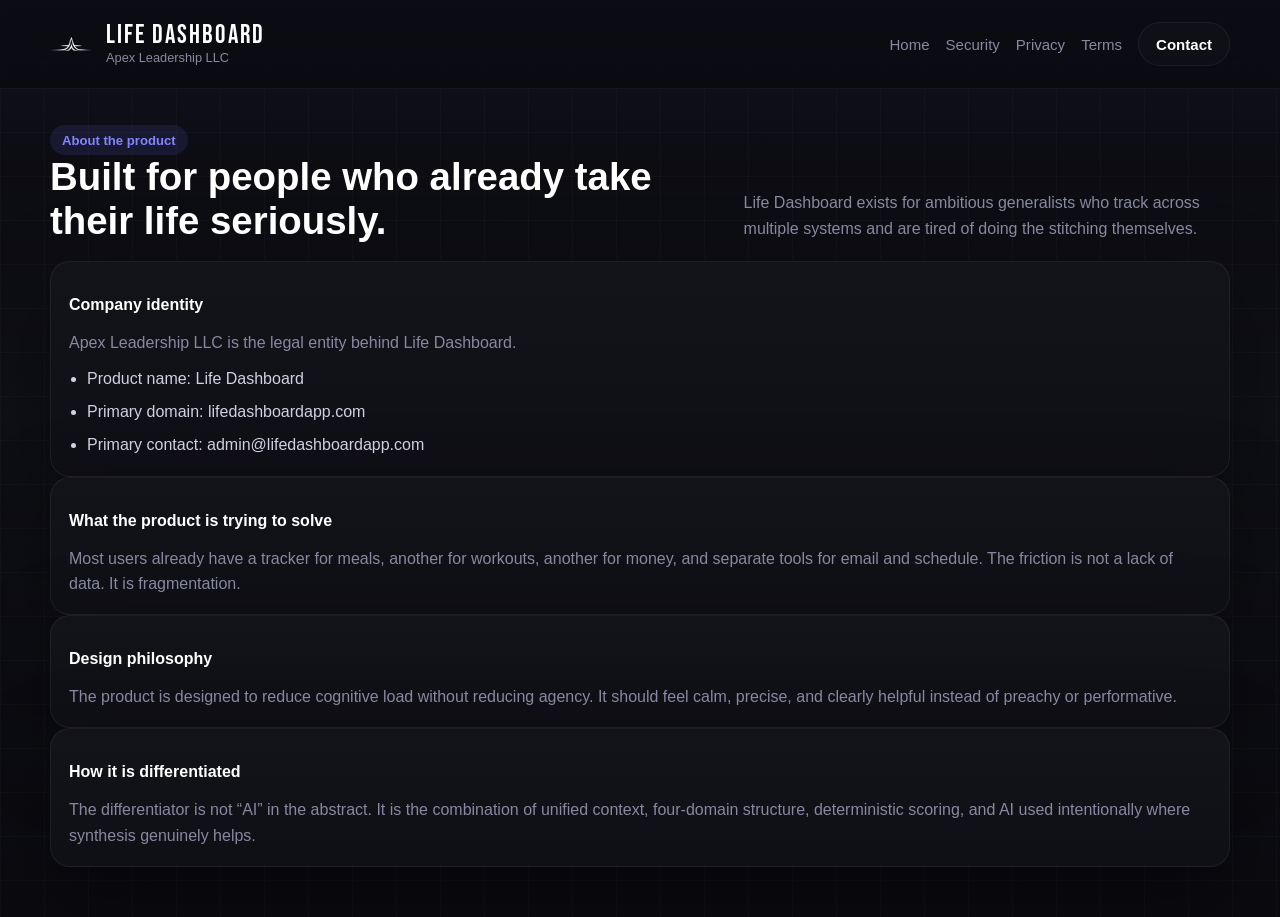
==== commit 09ed2b3e: "Update website logo and admin email" ====
--- a/about.html
+++ b/about.html
@@ -6,7 +6,7 @@
   <title>About | Life Dashboard</title>
   <meta name="description" content="About Life Dashboard and Apex Leadership LLC." />
   <meta name="theme-color" content="#0A0A0F" />
-  <link rel="icon" href="/apex-logo.png?v=20260425" />
+  <link rel="icon" href="/Apex_App_Logo.png?v=20260425b" />
   <link rel="preconnect" href="https://fonts.googleapis.com">
   <link rel="preconnect" href="https://fonts.gstatic.com" crossorigin>
   <link href="https://fonts.googleapis.com/css2?family=Bebas+Neue&family=Rajdhani:wght@500;600;700&display=swap" rel="stylesheet">
@@ -16,7 +16,7 @@
   <header class="topbar">
     <div class="topbar-inner">
       <a class="brand" href="/">
-        <img src="/apex-logo.png?v=20260425" alt="Life Dashboard logo" />
+        <img src="/Apex_App_Logo.png?v=20260425b" alt="Life Dashboard logo" />
         <div class="brand-copy">
           <span class="brand-mark">Life Dashboard</span>
           <span class="brand-sub">Apex Leadership LLC</span>
@@ -52,7 +52,7 @@
           <ul>
             <li>Product name: Life Dashboard</li>
             <li>Primary domain: lifedashboardapp.com</li>
-            <li>Primary contact: nathan@lifedashboardapp.com</li>
+            <li>Primary contact: admin@lifedashboardapp.com</li>
           </ul>
         </article>
 
--- a/styles.css
+++ b/styles.css
@@ -75,7 +75,7 @@
 .topbar-inner {
   width: var(--wrap);
   margin: 0 auto;
-  min-height: 76px;
+  min-height: 88px;
   display: flex;
   align-items: center;
   justify-content: space-between;
@@ -85,15 +85,14 @@
 .brand {
   display: inline-flex;
   align-items: center;
-  gap: 12px;
+  gap: 14px;
   min-width: 0;
 }
 
 .brand img {
-  width: 24px;
-  height: 24px;
+  width: 42px;
+  height: 42px;
   object-fit: contain;
-  filter: brightness(1) saturate(0.5) hue-rotate(210deg);
 }
 
 .brand-copy {
@@ -104,7 +103,7 @@
 .brand-mark {
   color: var(--text);
   font-family: "Bebas Neue", "Rajdhani", sans-serif;
-  font-size: 1.38rem;
+  font-size: 1.6rem;
   line-height: 1;
   letter-spacing: 0.08em;
 }
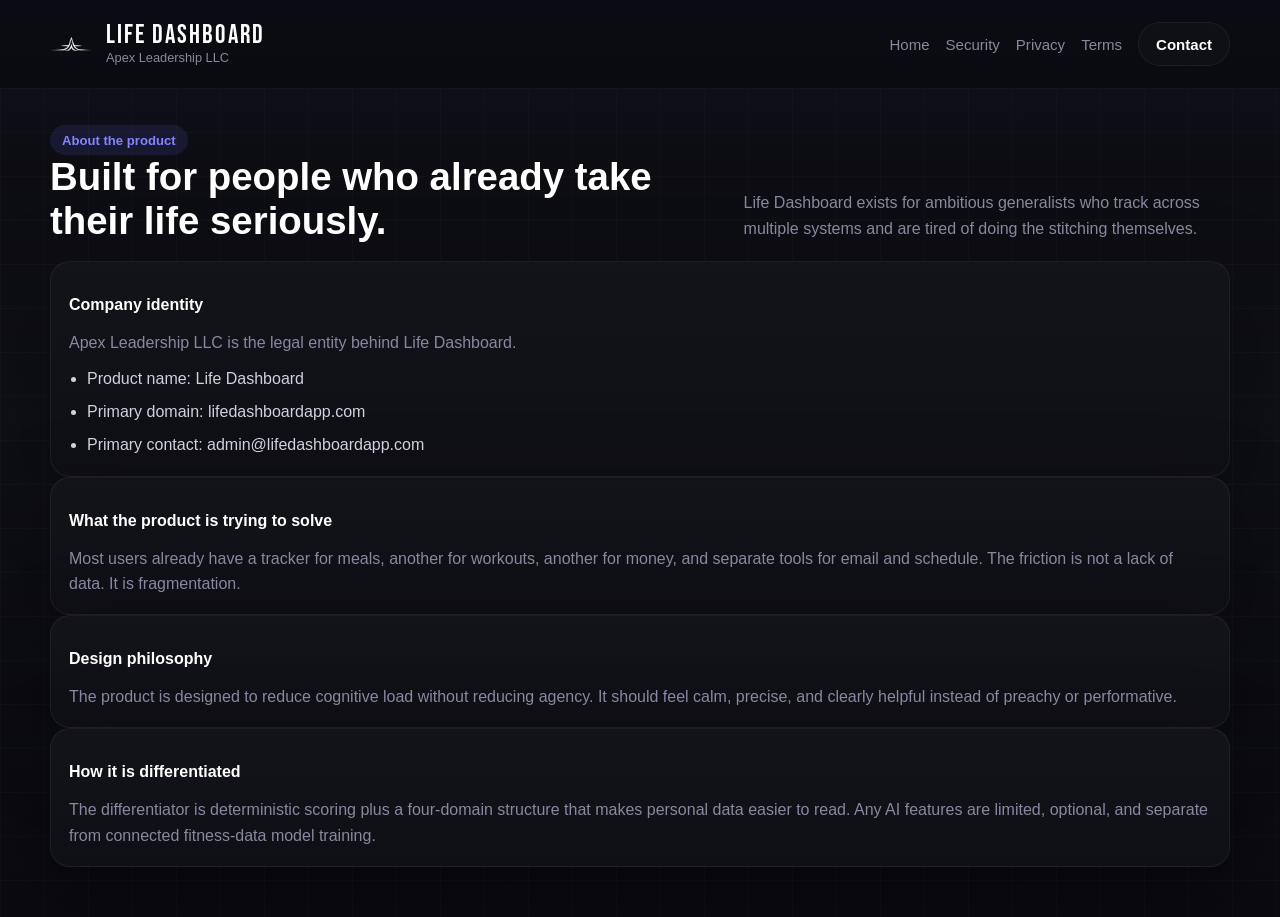
==== commit 58d95725: "Clarify limited AI use for connected fitness data" ====
--- a/about.html
+++ b/about.html
@@ -75,8 +75,8 @@
         <article class="about-card">
           <h3>How it is differentiated</h3>
           <p>
-            The differentiator is not “AI” in the abstract. It is the combination of unified context, four-domain structure,
-            deterministic scoring, and AI used intentionally where synthesis genuinely helps.
+            The differentiator is deterministic scoring plus a four-domain structure that makes personal data easier to
+            read. Any AI features are limited, optional, and separate from connected fitness-data model training.
           </p>
         </article>
       </div>
--- a/styles.css
+++ b/styles.css
@@ -221,7 +221,7 @@
 .hero h1 {
   margin-top: 18px;
   max-width: 12ch;
-  font-size: clamp(2.9rem, 5vw, 4.9rem);
+  font-size: clamp(2.2rem, 3.8vw, 3.7rem);
   line-height: 0.95;
   font-weight: 800;
 }
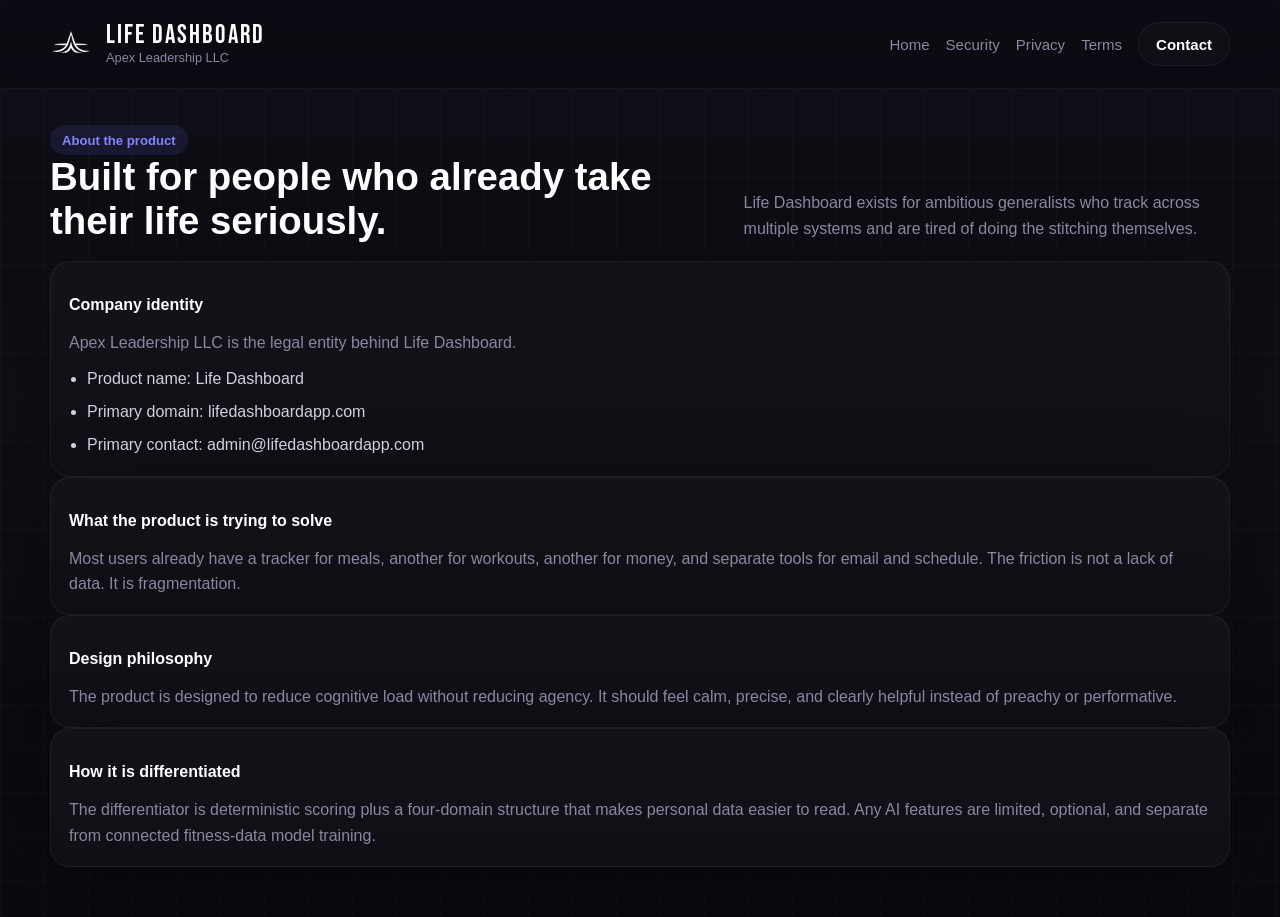
==== commit 6e531bec: "Tighten website posture for Plaid review" ====
--- a/about.html
+++ b/about.html
@@ -6,7 +6,7 @@
   <title>About | Life Dashboard</title>
   <meta name="description" content="About Life Dashboard and Apex Leadership LLC." />
   <meta name="theme-color" content="#0A0A0F" />
-  <link rel="icon" href="/Apex_App_Logo.png?v=20260425b" />
+  <link rel="icon" href="/Logo_background.png?v=20260428" />
   <link rel="preconnect" href="https://fonts.googleapis.com">
   <link rel="preconnect" href="https://fonts.gstatic.com" crossorigin>
   <link href="https://fonts.googleapis.com/css2?family=Bebas+Neue&family=Rajdhani:wght@500;600;700&display=swap" rel="stylesheet">
@@ -16,7 +16,7 @@
   <header class="topbar">
     <div class="topbar-inner">
       <a class="brand" href="/">
-        <img src="/Apex_App_Logo.png?v=20260425b" alt="Life Dashboard logo" />
+        <img src="/Logo_transparent.png?v=20260428" alt="Life Dashboard logo" />
         <div class="brand-copy">
           <span class="brand-mark">Life Dashboard</span>
           <span class="brand-sub">Apex Leadership LLC</span>
--- a/styles.css
+++ b/styles.css
@@ -275,6 +275,27 @@
 .hero-stage {
   padding: 18px;
   overflow: hidden;
+  position: relative;
+}
+
+.hero-stage::before {
+  content: "";
+  position: absolute;
+  inset: 0;
+  background-image:
+    radial-gradient(circle at 78% 18%, rgba(108, 111, 255, 0.24), transparent 28%),
+    linear-gradient(180deg, rgba(255, 255, 255, 0.02), transparent 40%),
+    url("/Logo_background.png?v=20260428");
+  background-repeat: no-repeat, no-repeat, no-repeat;
+  background-size: auto, auto, 620px auto;
+  background-position: 0 0, 0 0, right -120px top -120px;
+  opacity: 0.16;
+  pointer-events: none;
+}
+
+.hero-stage > * {
+  position: relative;
+  z-index: 1;
 }
 
 .stage-top {
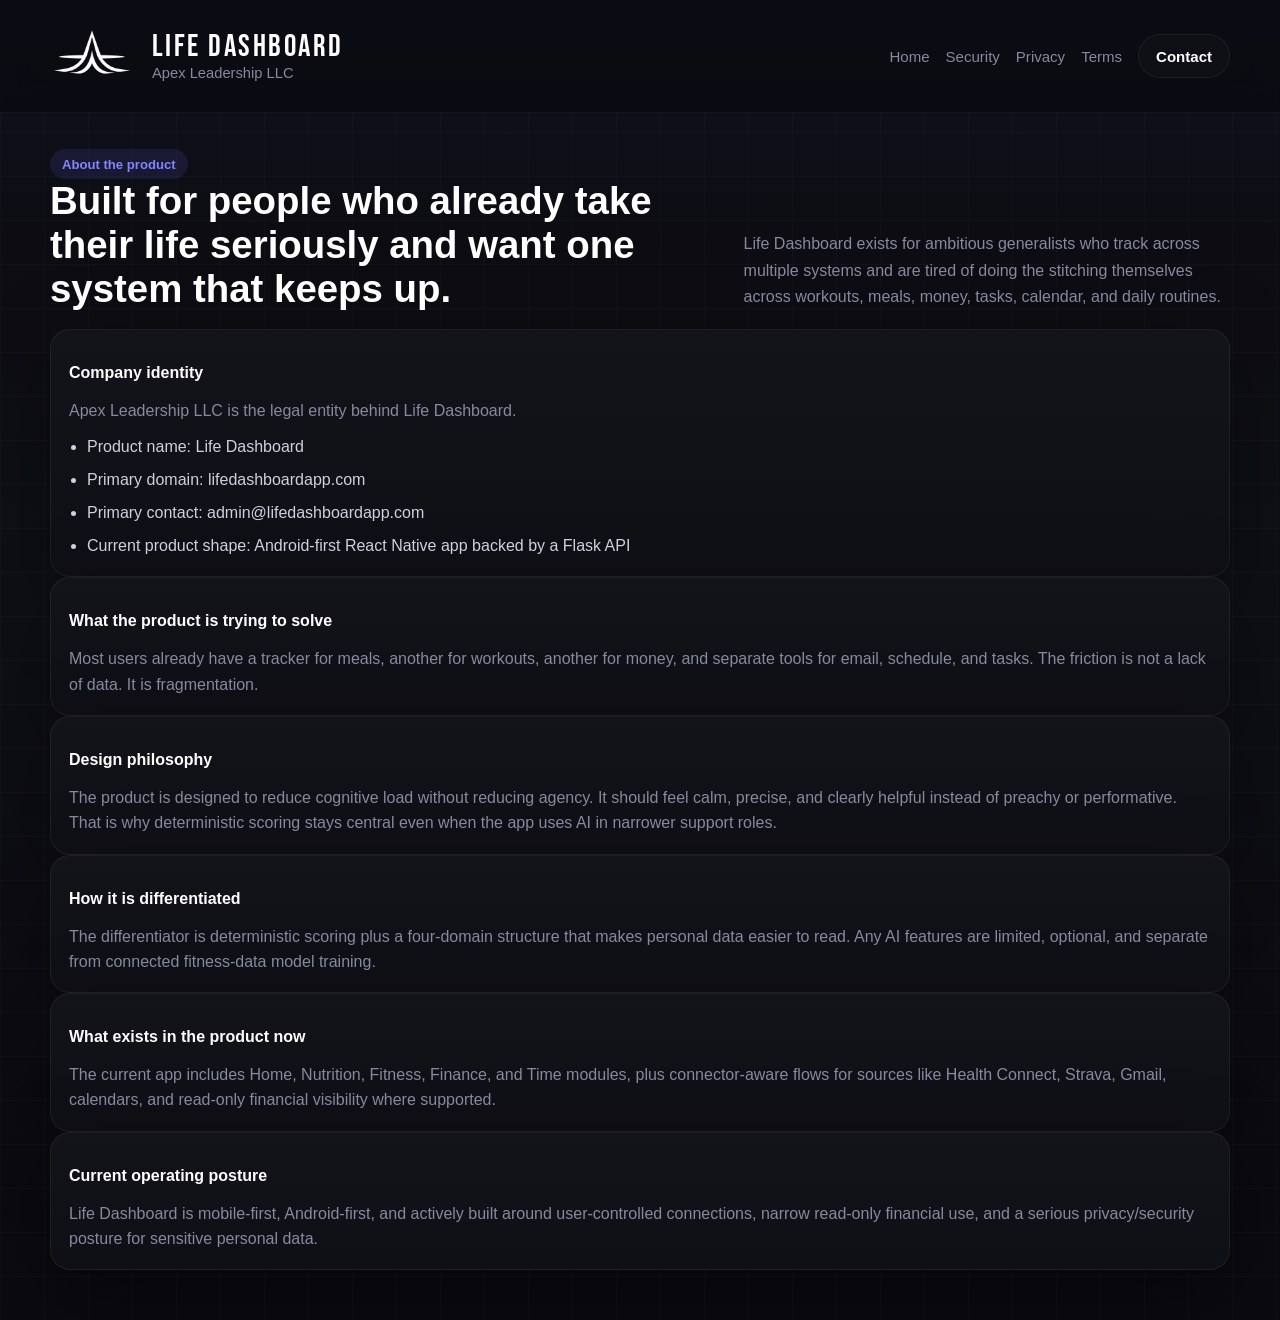
==== commit bad3c74c: "Sync website copy with current product state" ====
--- a/about.html
+++ b/about.html
@@ -37,11 +37,11 @@
       <div class="section-head">
         <div>
           <span class="eyebrow">About the product</span>
-          <h2>Built for people who already take their life seriously.</h2>
+          <h2>Built for people who already take their life seriously and want one system that keeps up.</h2>
         </div>
         <p>
           Life Dashboard exists for ambitious generalists who track across multiple systems and are tired of doing the
-          stitching themselves.
+          stitching themselves across workouts, meals, money, tasks, calendar, and daily routines.
         </p>
       </div>
 
@@ -53,6 +53,7 @@
             <li>Product name: Life Dashboard</li>
             <li>Primary domain: lifedashboardapp.com</li>
             <li>Primary contact: admin@lifedashboardapp.com</li>
+            <li>Current product shape: Android-first React Native app backed by a Flask API</li>
           </ul>
         </article>
 
@@ -60,7 +61,7 @@
           <h3>What the product is trying to solve</h3>
           <p>
             Most users already have a tracker for meals, another for workouts, another for money, and separate tools for
-            email and schedule. The friction is not a lack of data. It is fragmentation.
+            email, schedule, and tasks. The friction is not a lack of data. It is fragmentation.
           </p>
         </article>
 
@@ -68,7 +69,8 @@
           <h3>Design philosophy</h3>
           <p>
             The product is designed to reduce cognitive load without reducing agency. It should feel calm, precise, and
-            clearly helpful instead of preachy or performative.
+            clearly helpful instead of preachy or performative. That is why deterministic scoring stays central even when
+            the app uses AI in narrower support roles.
           </p>
         </article>
 
@@ -79,6 +81,22 @@
             read. Any AI features are limited, optional, and separate from connected fitness-data model training.
           </p>
         </article>
+
+        <article class="about-card">
+          <h3>What exists in the product now</h3>
+          <p>
+            The current app includes Home, Nutrition, Fitness, Finance, and Time modules, plus connector-aware flows for
+            sources like Health Connect, Strava, Gmail, calendars, and read-only financial visibility where supported.
+          </p>
+        </article>
+
+        <article class="about-card">
+          <h3>Current operating posture</h3>
+          <p>
+            Life Dashboard is mobile-first, Android-first, and actively built around user-controlled connections, narrow
+            read-only financial use, and a serious privacy/security posture for sensitive personal data.
+          </p>
+        </article>
       </div>
     </div>
   </main>
--- a/styles.css
+++ b/styles.css
@@ -75,7 +75,7 @@
 .topbar-inner {
   width: var(--wrap);
   margin: 0 auto;
-  min-height: 88px;
+  min-height: 112px;
   display: flex;
   align-items: center;
   justify-content: space-between;
@@ -85,13 +85,13 @@
 .brand {
   display: inline-flex;
   align-items: center;
-  gap: 14px;
+  gap: 18px;
   min-width: 0;
 }
 
 .brand img {
-  width: 42px;
-  height: 42px;
+  width: 84px;
+  height: 84px;
   object-fit: contain;
 }
 
@@ -103,14 +103,14 @@
 .brand-mark {
   color: var(--text);
   font-family: "Bebas Neue", "Rajdhani", sans-serif;
-  font-size: 1.6rem;
+  font-size: 1.95rem;
   line-height: 1;
   letter-spacing: 0.08em;
 }
 
 .brand-sub {
   color: var(--muted);
-  font-size: 0.8rem;
+  font-size: 0.92rem;
 }
 
 .nav-links,
@@ -285,11 +285,11 @@
   background-image:
     radial-gradient(circle at 78% 18%, rgba(108, 111, 255, 0.24), transparent 28%),
     linear-gradient(180deg, rgba(255, 255, 255, 0.02), transparent 40%),
-    url("/Logo_background.png?v=20260428");
+    url("/Logo_transparent.png?v=20260428");
   background-repeat: no-repeat, no-repeat, no-repeat;
-  background-size: auto, auto, 620px auto;
-  background-position: 0 0, 0 0, right -120px top -120px;
-  opacity: 0.16;
+  background-size: auto, auto, 880px auto;
+  background-position: 0 0, 0 0, right -170px top -120px;
+  opacity: 0.22;
   pointer-events: none;
 }
 
